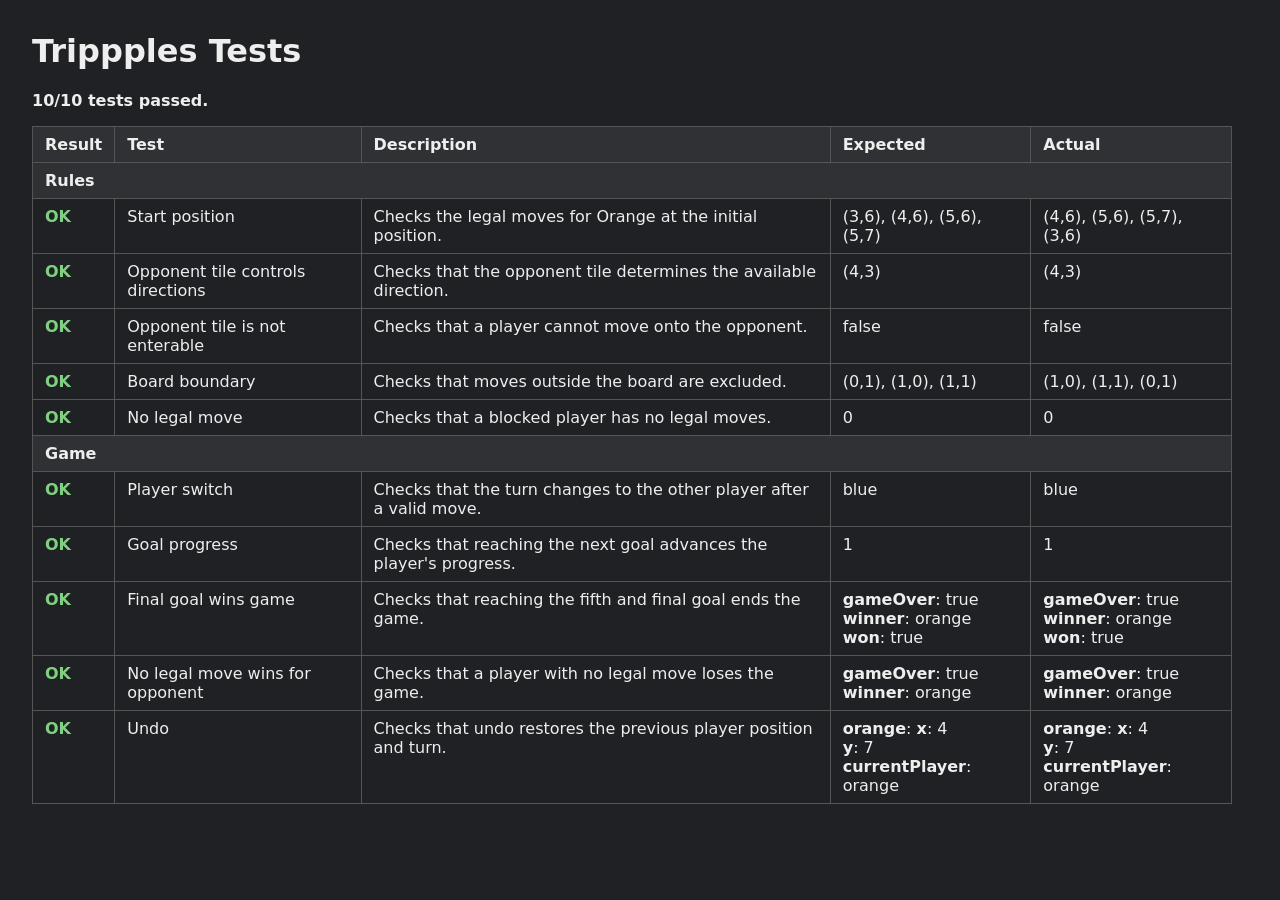
==== tests/test.html @ 065fef85 "add tests" ====
<!doctype html>
<html lang="en">

<head>
    <meta charset="utf-8">

    <title>Trippples Tests</title>

    <style>
        body {
            font-family: system-ui, sans-serif;
            margin: 2rem;
            background: #202124;
            color: #eee;
        }

        table {
            border-collapse: collapse;
            width: 100%;
            max-width: 1200px;
        }

        th,
        td {
            padding: 0.5rem 0.75rem;
            border: 1px solid #555;
            text-align: left;
            vertical-align: top;
        }

        th {
            background: #303134;
        }

        .ok {
            color: #7fd17f;
            font-weight: 600;
        }

        .fail {
            color: #ff7777;
            font-weight: 600;
        }

        #testSummary {
            margin-bottom: 1rem;
            font-weight: 600;
        }
    </style>
</head>

<body>

    <h1>Trippples Tests</h1>

    <div id="testSummary"></div>

    <table>
        <thead>
            <tr>
                <th>Result</th>
                <th>Test</th>
                <th>Description</th>
                <th>Expected</th>
                <th>Actual</th>
            </tr>
        </thead>

        <tbody id="testResults"></tbody>
    </table>

    <script src="../js/board.js"></script>
    <script src="../js/rules.js"></script>
    <script src="../js/game.js"></script>

    <script src="rules.test.js"></script>
    <script src="game.test.js"></script>

    <script>
        function valuesEqual(expected, actual) {
            if (
                Array.isArray(expected) &&
                Array.isArray(actual)
            ) {
                const normalize = values =>
                    values
                        .map(value => `${value.x},${value.y}`)
                        .sort();

                return JSON.stringify(normalize(expected)) ===
                    JSON.stringify(normalize(actual));
            }

            return JSON.stringify(expected) ===
                JSON.stringify(actual);
        }


        function formatValue(value) {
            if (Array.isArray(value)) {
                return value
                    .map(item =>
                        typeof item === "object"
                            ? `(${item.x},${item.y})`
                            : String(item)
                    )
                    .join(", ");
            }

            if (
                value !== null &&
                typeof value === "object"
            ) {
                return Object.entries(value)
                    .map(
                        ([key, value]) =>
                            `<strong>${key}</strong>: ${formatValue(value)}`
                    )
                    .join("<br>");
            }

            return String(value);
        }


        function runTests() {
            const results = [];

            for (const test of TESTS) {
                try {
                    const result = test.test();

                    results.push({
                        ...test,
                        ...result,
                        ok: valuesEqual(
                            result.expected,
                            result.actual
                        )
                    });
                } catch (error) {
                    results.push({
                        ...test,
                        expected: "Test execution",
                        actual: error.message,
                        ok: false
                    });
                }
            }

            const table =
                document.getElementById("testResults");

            let currentSuite = null;

            for (const result of results) {

                if (result.suite !== currentSuite) {
                    currentSuite = result.suite;

                    const suiteRow =
                        document.createElement("tr");

                    suiteRow.innerHTML = `
                        <th colspan="5">
                            ${currentSuite}
                        </th>
                    `;

                    table.appendChild(suiteRow);
                }


                const row =
                    document.createElement("tr");

                row.innerHTML = `
                    <td class="${result.ok ? "ok" : "fail"}">
                        ${result.ok ? "OK" : "FAIL"}
                    </td>

                    <td>${result.name}</td>

                    <td>${result.description}</td>

                    <td>${formatValue(result.expected)}</td>

                    <td>${formatValue(result.actual)}</td>
                `;

                table.appendChild(row);
            }

            const passed = results.filter(
                result => result.ok
            ).length;

            const failed =
                results.length - passed;

            document.getElementById(
                "testSummary"
            ).textContent =
                `${passed}/${results.length} tests passed` +
                (failed
                    ? `, ${failed} failed.`
                    : ".");

            console.log(
                `${passed}/${results.length} tests passed.`
            );

            for (const result of results) {
                console.log(
                    `${result.ok ? "OK" : "FAIL"}: ${result.name}`
                );

                console.log(
                    "Expected:",
                    result.expected
                );

                console.log(
                    "Actual:",
                    result.actual
                );
            }
        }


        runTests();
    </script>

</body>

</html>
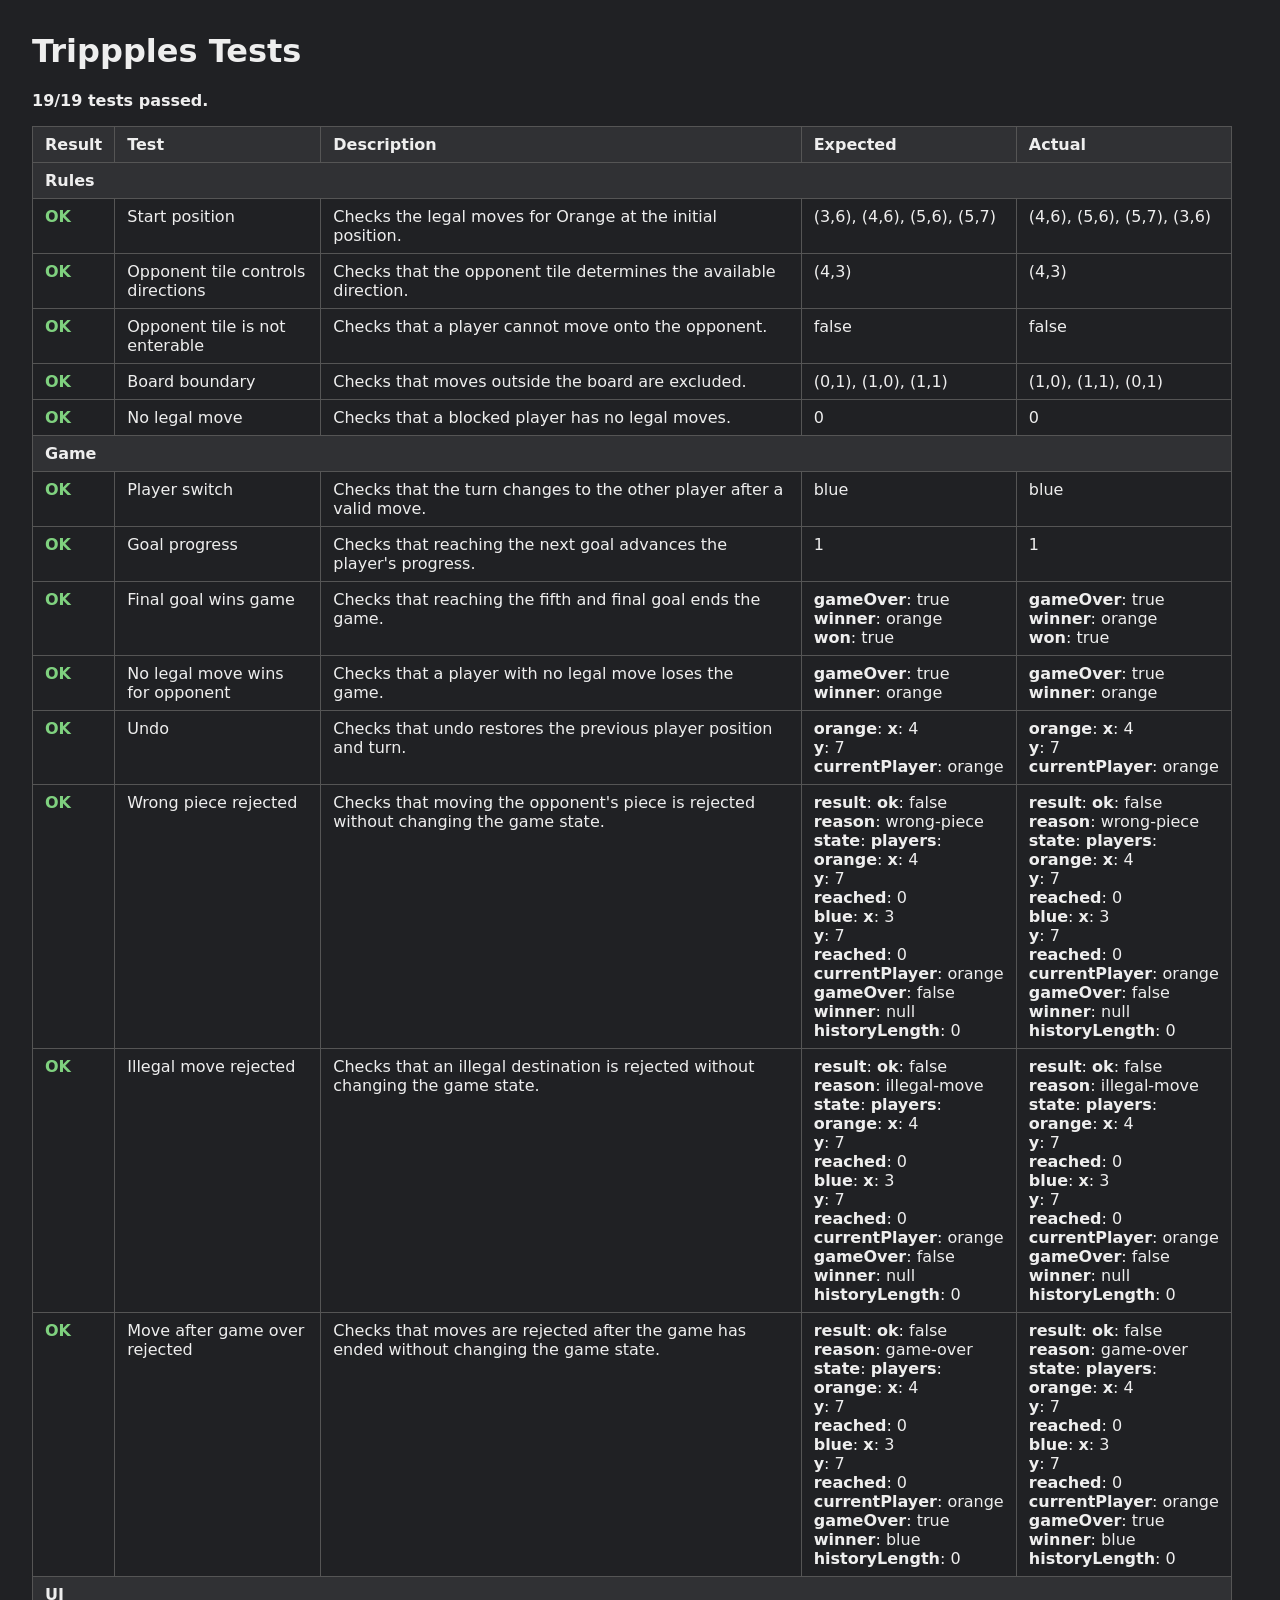
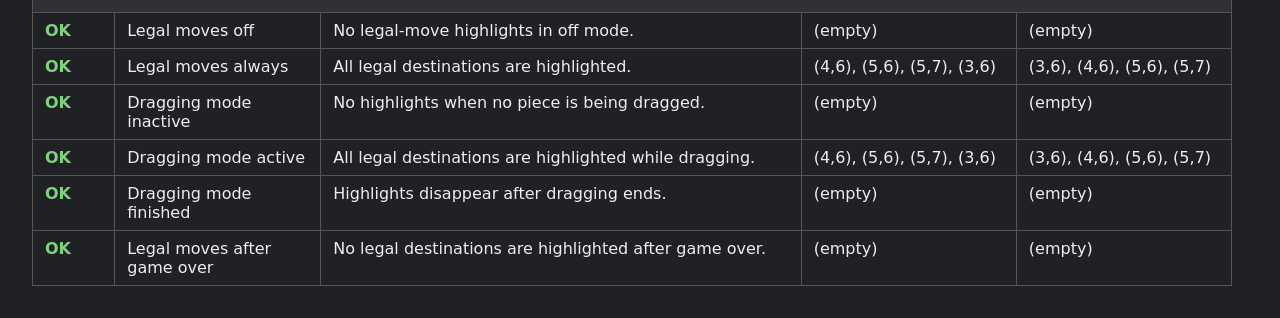
==== commit 9e30191f: "added UI test suite and tests" ====
--- a/tests/test.html
+++ b/tests/test.html
@@ -72,9 +72,11 @@
     <script src="../js/board.js"></script>
     <script src="../js/rules.js"></script>
     <script src="../js/game.js"></script>
+    <script src="../js/ui.js"></script>
 
     <script src="rules.test.js"></script>
     <script src="game.test.js"></script>
+    <script src="ui.test.js"></script>
 
     <script>
         function valuesEqual(expected, actual) {
@@ -98,6 +100,9 @@
 
         function formatValue(value) {
             if (Array.isArray(value)) {
+                if (value.length === 0) {
+                    return "(empty)";
+                }                
                 return value
                     .map(item =>
                         typeof item === "object"
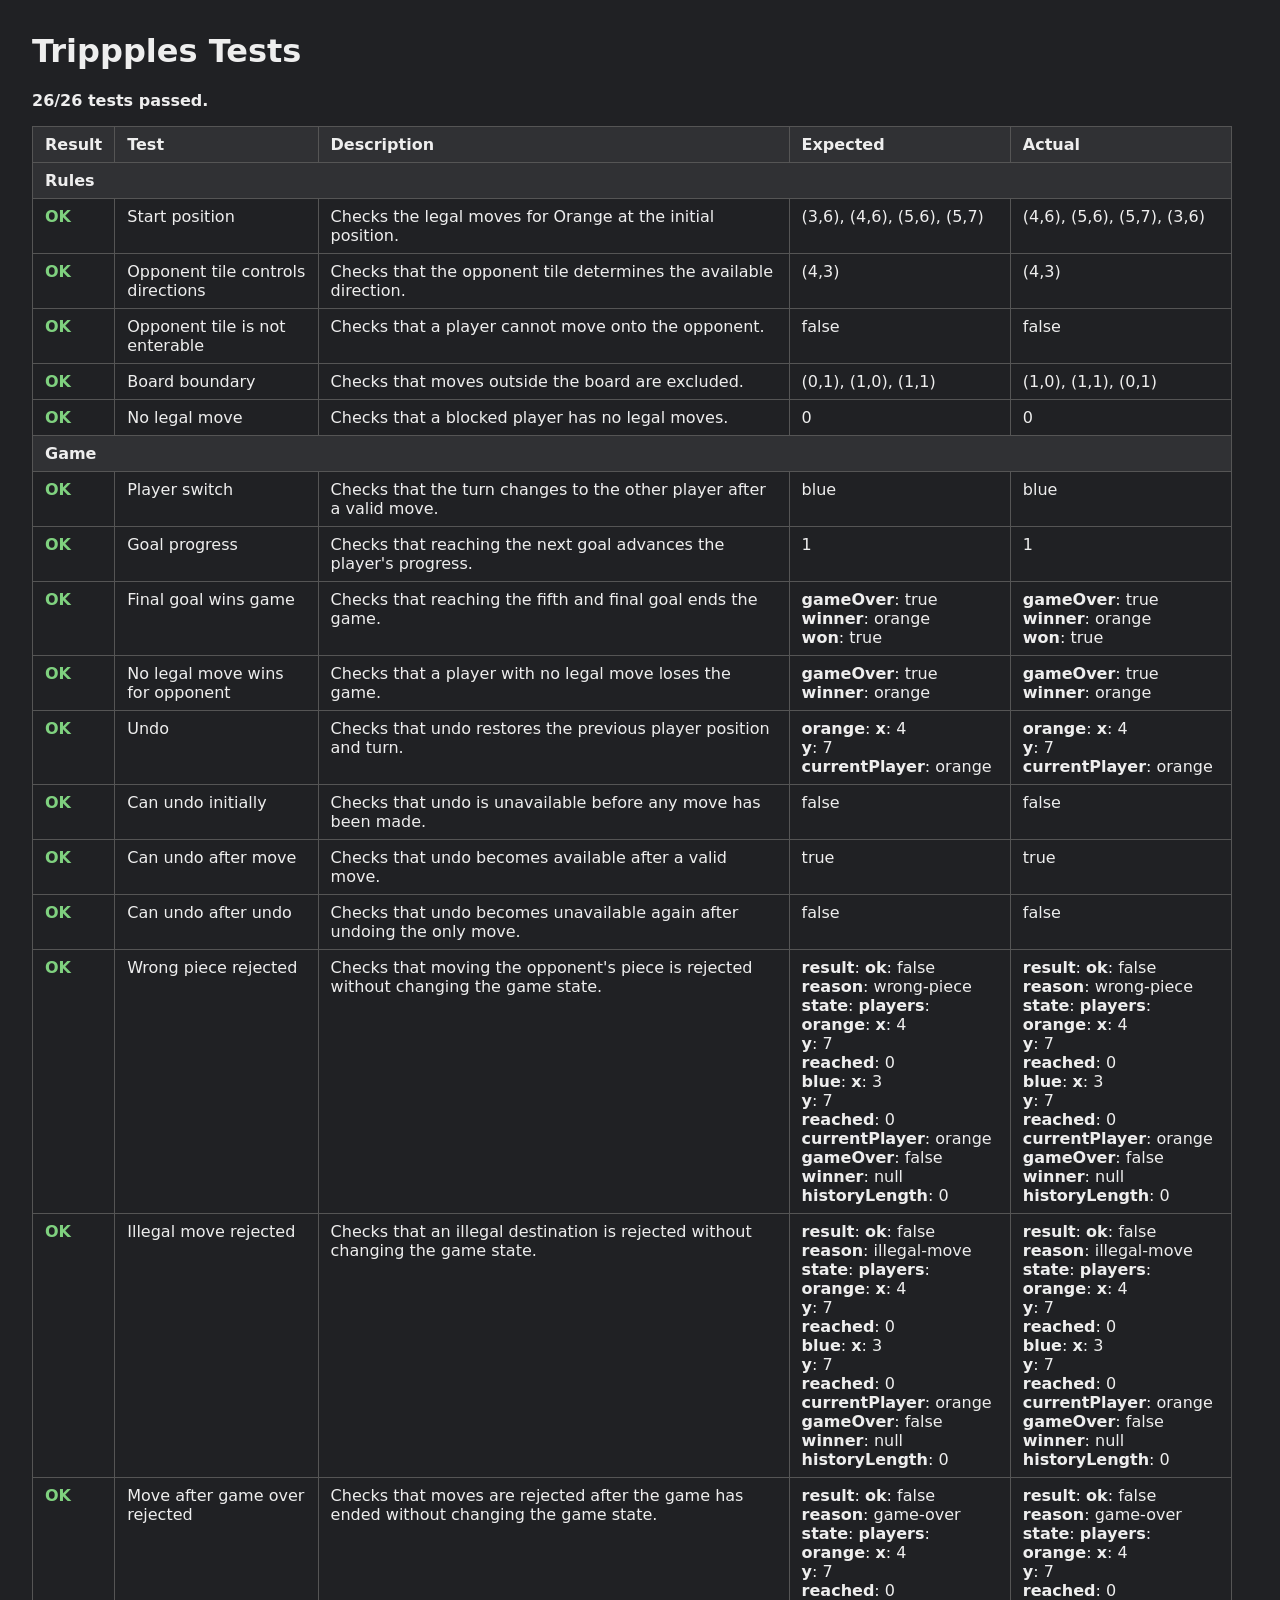
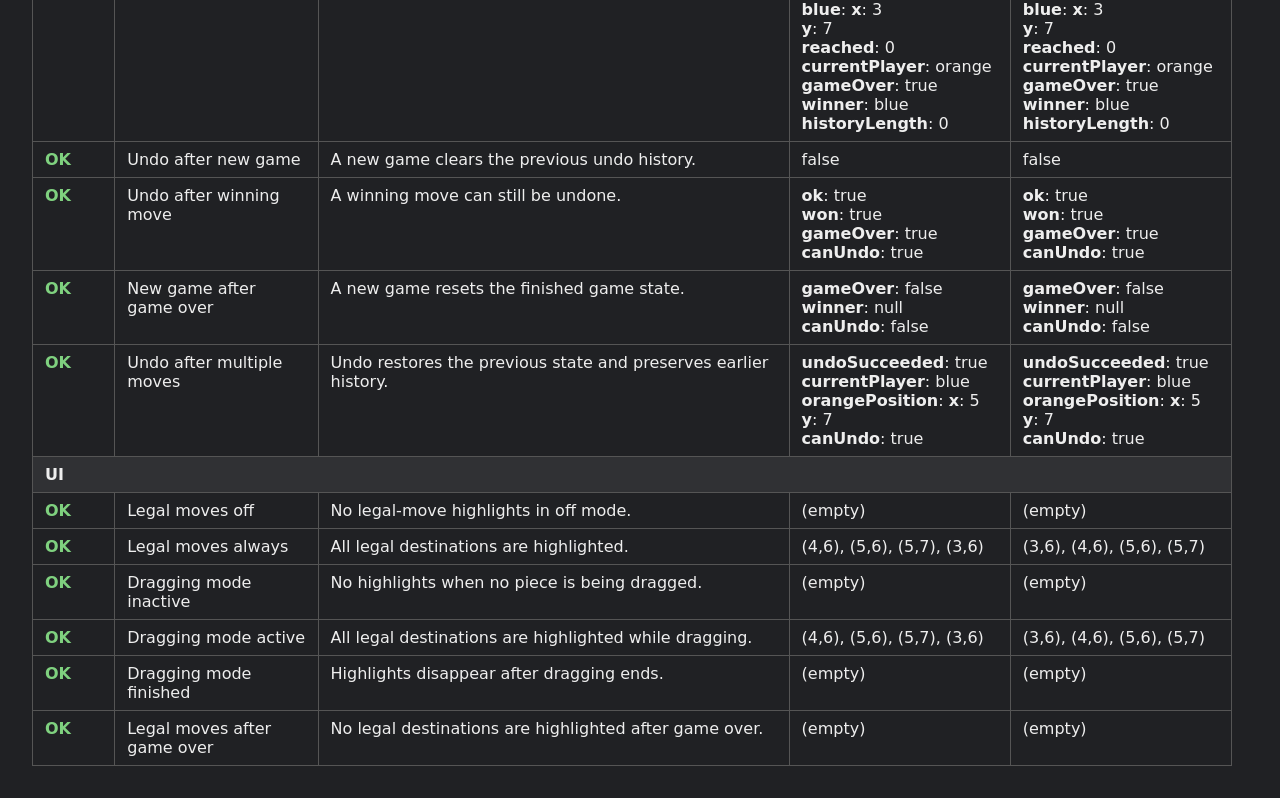
==== commit b6c4ad75: "feature: multiple rule sets and loose coupling refactor for that" ====
--- a/tests/test.html
+++ b/tests/test.html
@@ -69,6 +69,7 @@
         <tbody id="testResults"></tbody>
     </table>
 
+    <script src="../js/rulesets.js"></script>
     <script src="../js/board.js"></script>
     <script src="../js/rules.js"></script>
     <script src="../js/game.js"></script>
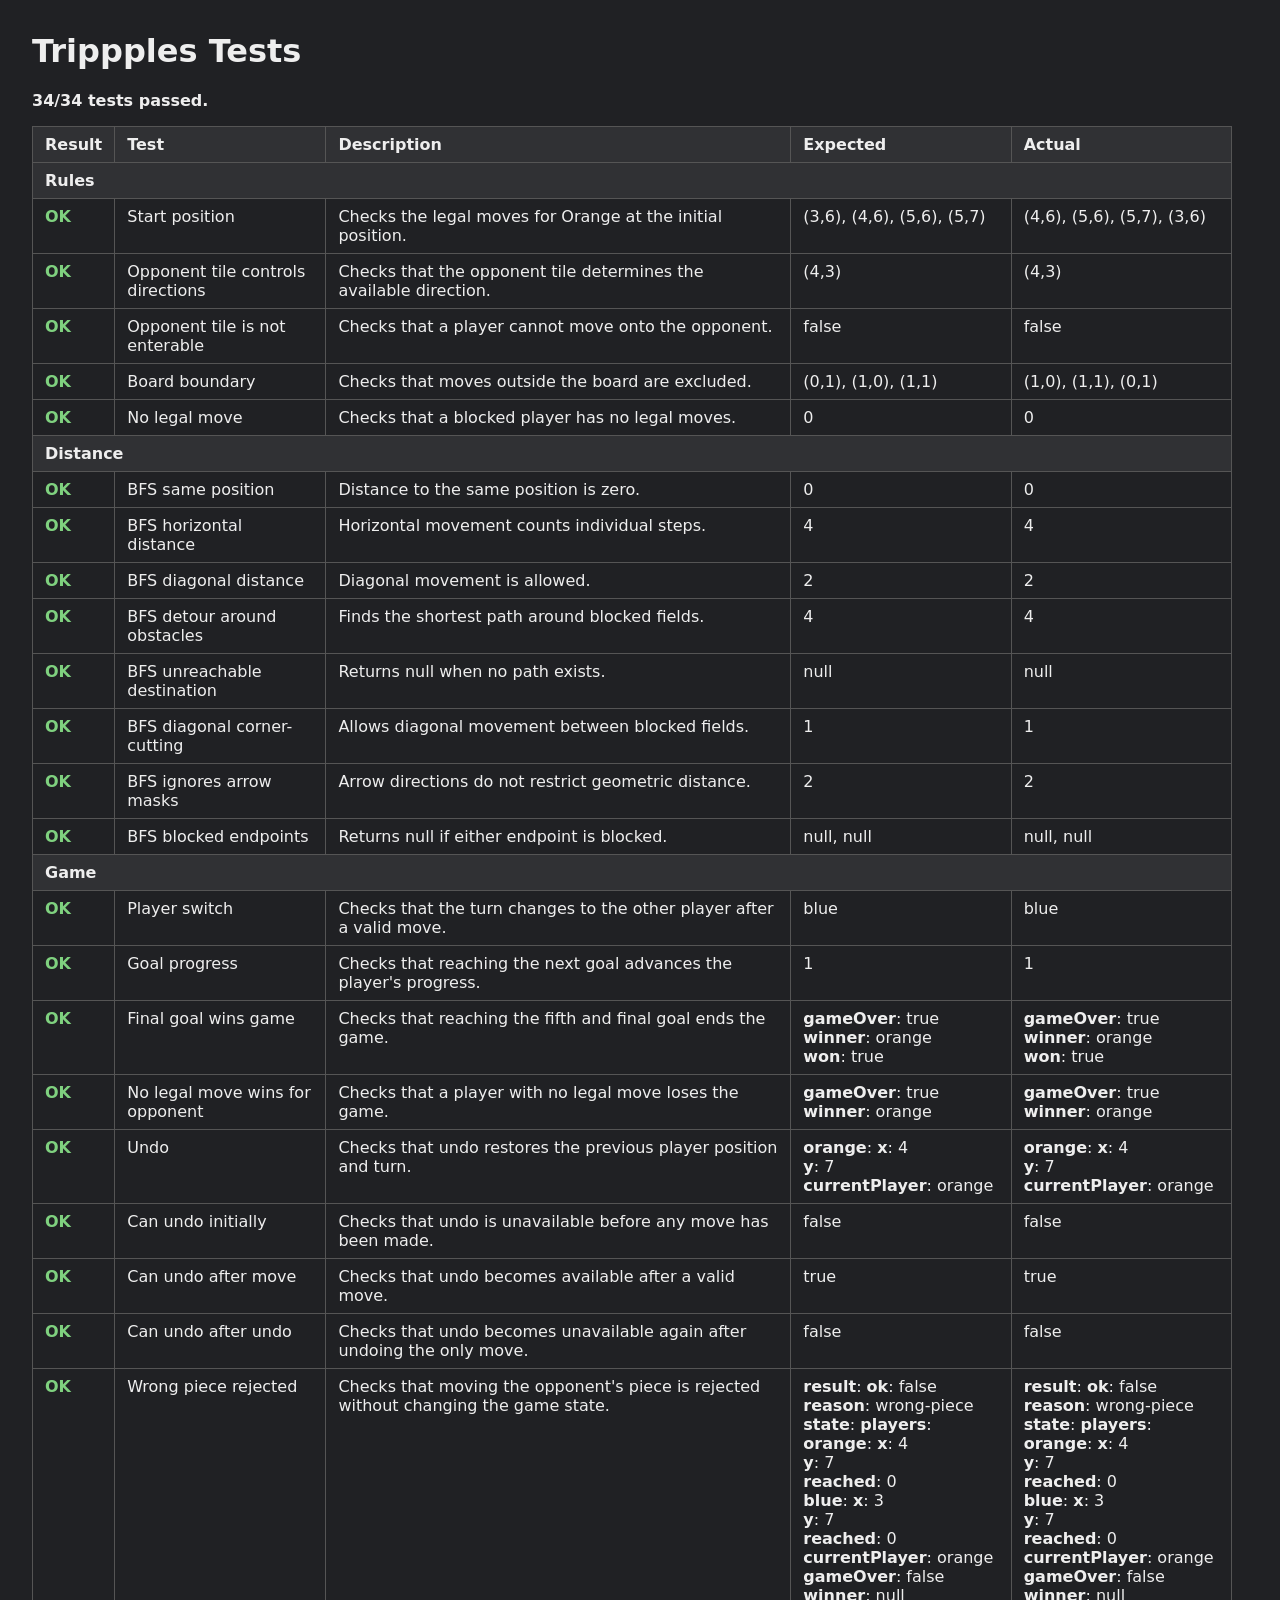
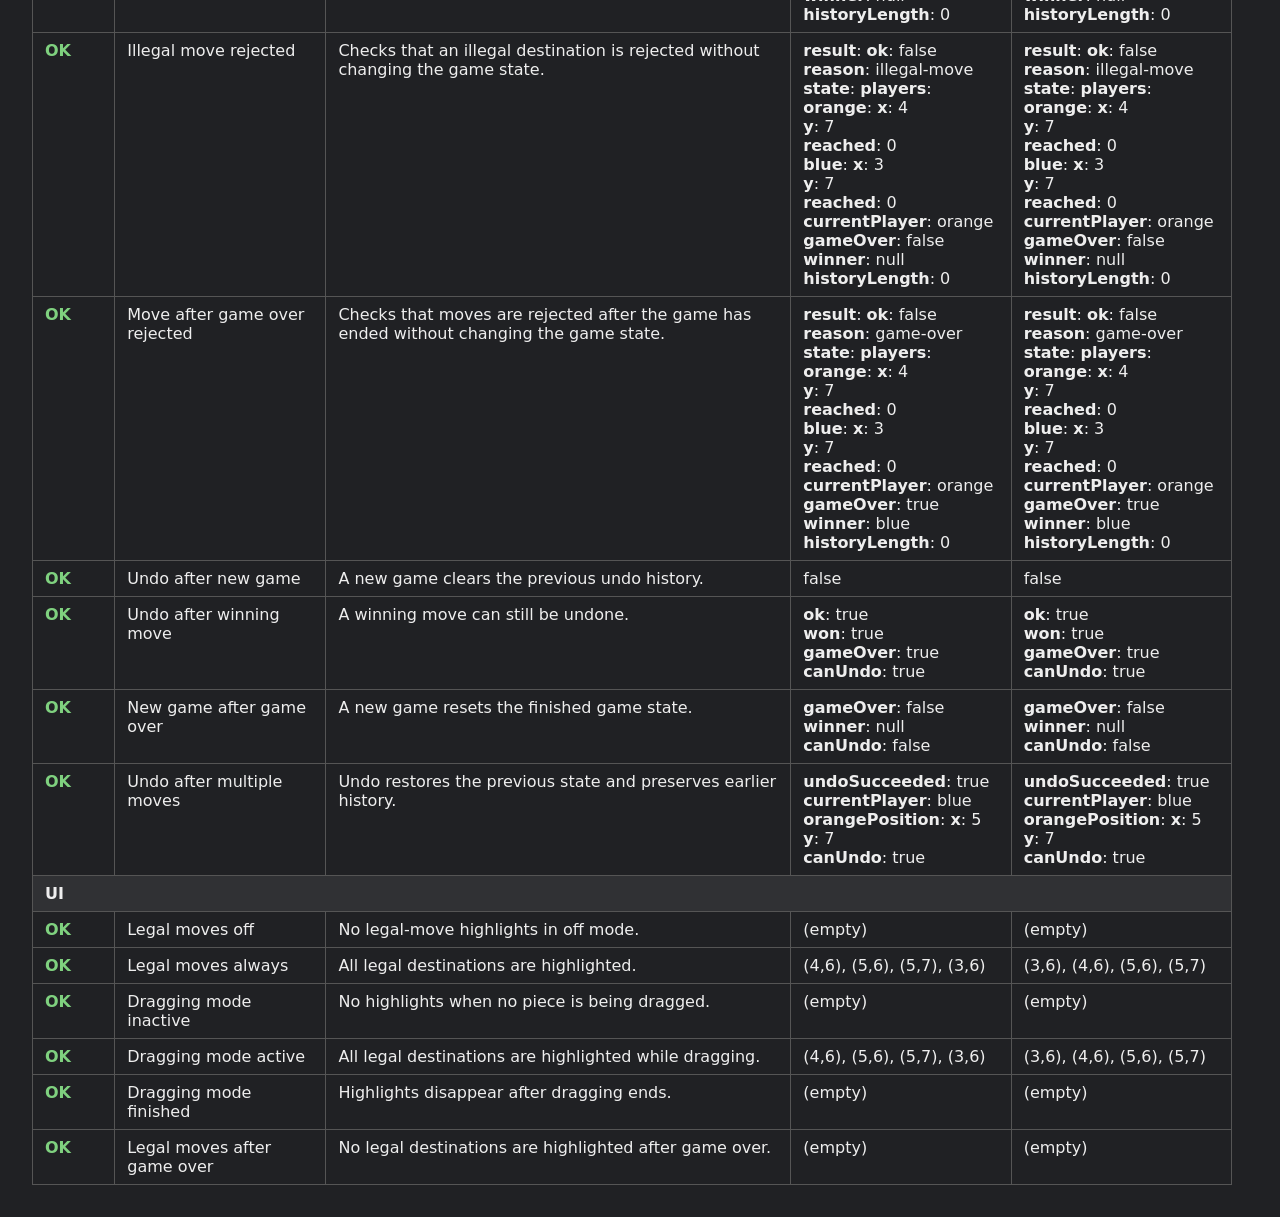
==== commit 78fc3d22: "fixed ui tests, added bfs distance metric tests" ====
--- a/tests/test.html
+++ b/tests/test.html
@@ -72,10 +72,12 @@
     <script src="../js/rulesets.js"></script>
     <script src="../js/board.js"></script>
     <script src="../js/rules.js"></script>
+    <script src="../js/distance.js"></script>
     <script src="../js/game.js"></script>
     <script src="../js/ui.js"></script>
 
     <script src="rules.test.js"></script>
+    <script src="distance.test.js"></script>
     <script src="game.test.js"></script>
     <script src="ui.test.js"></script>
 
@@ -85,13 +87,29 @@
                 Array.isArray(expected) &&
                 Array.isArray(actual)
             ) {
-                const normalize = values =>
-                    values
-                        .map(value => `${value.x},${value.y}`)
-                        .sort();
-
-                return JSON.stringify(normalize(expected)) ===
-                    JSON.stringify(normalize(actual));
+                const isCoordinateArray =
+                    expected.every(value =>
+                        value !== null &&
+                        typeof value === "object" &&
+                        "x" in value &&
+                        "y" in value
+                    ) &&
+                    actual.every(value =>
+                        value !== null &&
+                        typeof value === "object" &&
+                        "x" in value &&
+                        "y" in value
+                    );
+
+                if (isCoordinateArray) {
+                    const normalize = values =>
+                        values
+                            .map(value => `${value.x},${value.y}`)
+                            .sort();
+
+                    return JSON.stringify(normalize(expected)) ===
+                        JSON.stringify(normalize(actual));
+                }
             }
 
             return JSON.stringify(expected) ===
@@ -103,10 +121,11 @@
             if (Array.isArray(value)) {
                 if (value.length === 0) {
                     return "(empty)";
-                }                
+                }
+
                 return value
                     .map(item =>
-                        typeof item === "object"
+                        item !== null && typeof item === "object"
                             ? `(${item.x},${item.y})`
                             : String(item)
                     )
